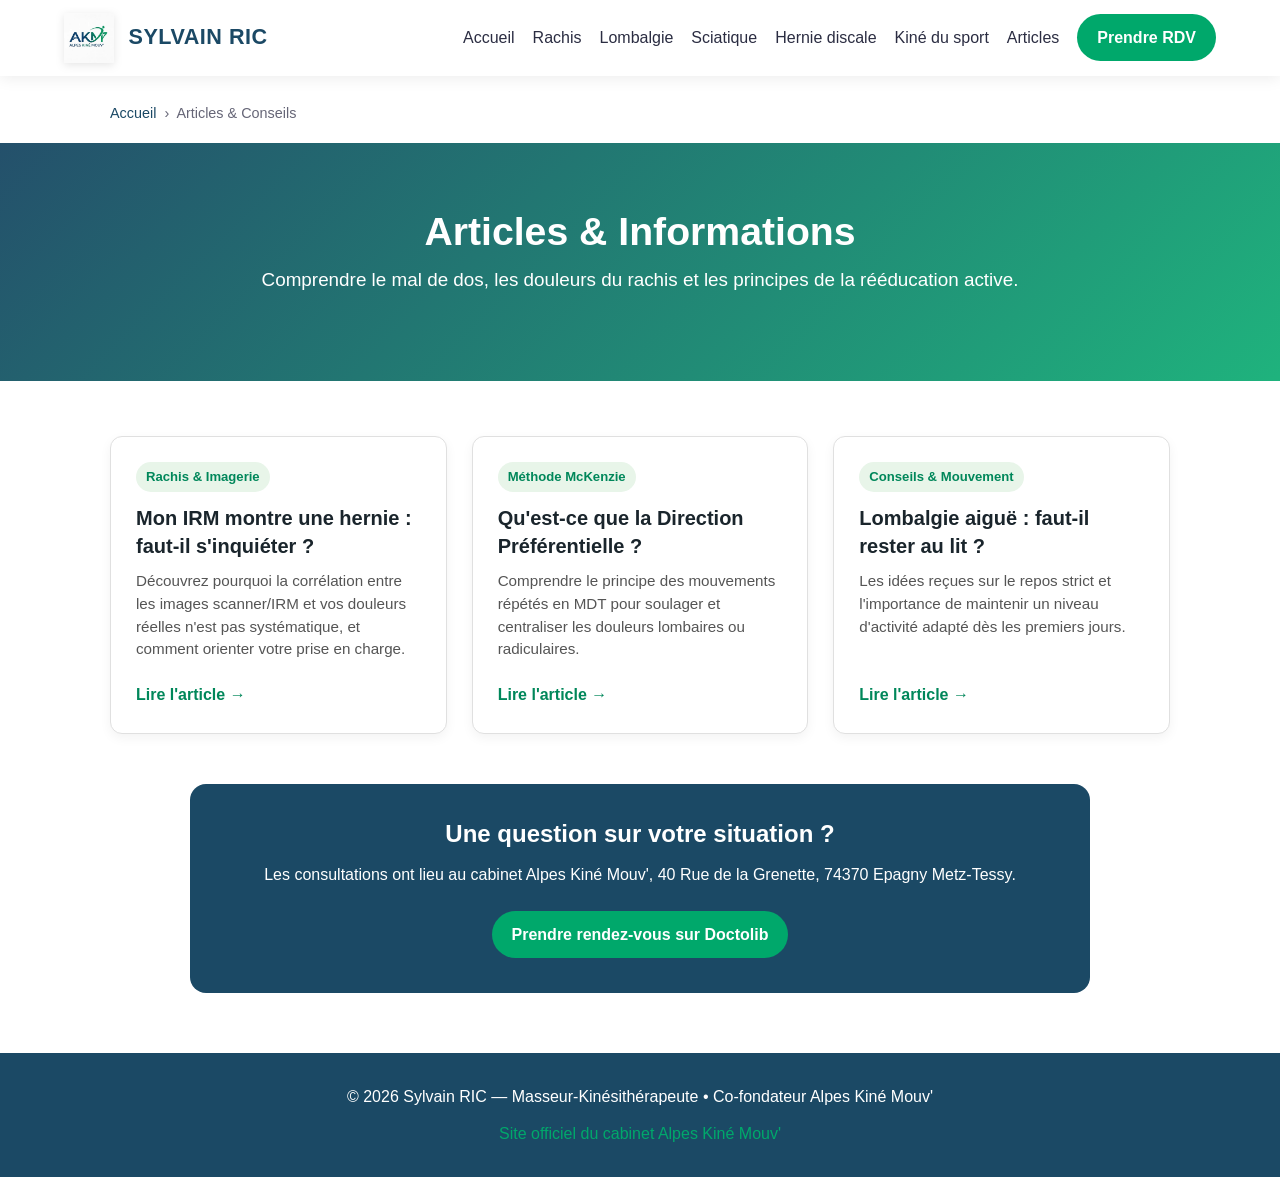
==== articles/index.html @ 005305d6 "Add files via upload" ====
<!DOCTYPE html>
<html lang="fr">
<head>
<meta charset="UTF-8">
<meta name="viewport" content="width=device-width, initial-scale=1.0">
<title>Articles & Conseils en Kinésithérapie — Sylvain RIC</title>
<meta name="description" content="Articles, conseils et explications sur la prise en charge des douleurs du rachis, la lombalgie, la sciatique et la méthode McKenzie à Annecy.">
<meta name="robots" content="index, follow, max-image-preview:large, max-snippet:-1, max-video-preview:-1">
<link rel="canonical" href="https://sylvainrickinesitherapeute.github.io/SiteInternet/articles/">
<meta property="og:type" content="website">
<meta property="og:title" content="Articles & Conseils en Kinésithérapie — Sylvain RIC">
<meta property="og:description" content="Articles et réflexions sur la kinésithérapie, le mal de dos et la rééducation active à Epagny Metz-Tessy.">
<meta property="og:url" content="https://sylvainrickinesitherapeute.github.io/SiteInternet/articles/">
<link rel="stylesheet" href="../style.css">
<link rel="icon" href="../sylvain-ric.jpg">
<style>
/* Style spécifique pour la grille d'articles */
.articles-grid {
    display: grid;
    grid-template-columns: repeat(auto-fit, minmax(280px, 1fr));
    gap: 25px;
    margin-top: 30px;
}
.article-card {
    background: #ffffff;
    border: 1px solid #e0e0e0;
    border-radius: 12px;
    padding: 25px;
    display: flex;
    flex-direction: column;
    justify-content: space-between;
    box-shadow: 0 4px 12px rgba(0,0,0,0.05);
    transition: transform 0.2s ease, box-shadow 0.2s ease;
}
.article-card:hover {
    transform: translateY(-4px);
    box-shadow: 0 8px 24px rgba(0,0,0,0.1);
}
.article-card .tag {
    display: inline-block;
    background-color: #e8f5e9;
    color: #00875a;
    font-size: 0.82rem;
    font-weight: 600;
    padding: 4px 10px;
    border-radius: 20px;
    margin-bottom: 12px;
    align-self: flex-start;
}
.article-card h3 {
    margin: 0 0 10px 0;
    font-size: 1.25rem;
    color: #1a252c;
    line-height: 1.4;
}
.article-card p {
    font-size: 0.95rem;
    color: #555;
    line-height: 1.5;
    margin-bottom: 20px;
}
.article-card .read-more {
    color: #00875a;
    font-weight: 600;
    text-decoration: none;
    display: inline-flex;
    align-items: center;
    gap: 5px;
}
.article-card .read-more:hover {
    text-decoration: underline;
}
</style>
</head>
<body>

<header>
<a href="../index.html" class="logo-container"><img src="../logo.jpg" alt="Alpes Kiné Mouv'"><span class="brand-title">SYLVAIN RIC</span></a>
<nav>
<a href="../index.html">Accueil</a>
<a href="../rachis/">Rachis</a>
<a href="../lombalgie/">Lombalgie</a>
<a href="../sciatique/">Sciatique</a>
<a href="../hernie-discale/">Hernie discale</a>
<a href="../kine-du-sport/">Kiné du sport</a>
<a href="../articles/">Articles</a>
<a href="https://www.doctolib.fr/masseur-kinesitherapeute/epagny-metz-tessy/sylvain-ric-epagny-metz-tessy" class="btn-doctolib" target="_blank" rel="noopener">Prendre RDV</a>
</nav>
</header>

<div class="breadcrumb"><a href="../">Accueil</a> &nbsp;›&nbsp; Articles & Conseils</div>

<section class="hero" style="margin-top:18px;">
    <h1>Articles & Informations</h1>
    <h2>Comprendre le mal de dos, les douleurs du rachis et les principes de la rééducation active.</h2>
</section>

<div class="container">
    <div class="articles-grid">

        <!-- CARTE ARTICLE 1 -->
        <div class="article-card">
            <div>
                <span class="tag">Rachis & Imagerie</span>
                <h3>Mon IRM montre une hernie : faut-il s'inquiéter ?</h3>
                <p>Découvrez pourquoi la corrélation entre les images scanner/IRM et vos douleurs réelles n'est pas systématique, et comment orienter votre prise en charge.</p>
            </div>
            <a href="hernie-discale-et-irm/" class="read-more">Lire l'article &rarr;</a>
        </div>

        <!-- CARTE ARTICLE 2 -->
        <div class="article-card">
            <div>
                <span class="tag">Méthode McKenzie</span>
                <h3>Qu'est-ce que la Direction Préférentielle ?</h3>
                <p>Comprendre le principe des mouvements répétés en MDT pour soulager et centraliser les douleurs lombaires ou radiculaires.</p>
            </div>
            <a href="comprendre-methode-mckenzie/" class="read-more">Lire l'article &rarr;</a>
        </div>

        <!-- CARTE ARTICLE 3 -->
        <div class="article-card">
            <div>
                <span class="tag">Conseils & Mouvement</span>
                <h3>Lombalgie aiguë : faut-il rester au lit ?</h3>
                <p>Les idées reçues sur le repos strict et l'importance de maintenir un niveau d'activité adapté dès les premiers jours.</p>
            </div>
            <a href="lombalgie-repos-ou-mouvement/" class="read-more">Lire l'article &rarr;</a>
        </div>

    </div>

    <div class="cta" style="margin-top: 50px;">
        <h2>Une question sur votre situation ?</h2>
        <p>Les consultations ont lieu au cabinet Alpes Kiné Mouv', 40 Rue de la Grenette, 74370 Epagny Metz-Tessy.</p>
        <a href="https://www.doctolib.fr/masseur-kinesitherapeute/epagny-metz-tessy/sylvain-ric-epagny-metz-tessy" class="btn-doctolib" target="_blank" rel="noopener">Prendre rendez-vous sur Doctolib</a>
    </div>
</div>

<footer>
<p>&copy; 2026 Sylvain RIC — Masseur-Kinésithérapeute • Co-fondateur Alpes Kiné Mouv'</p>
<p style="margin-top:10px"><a href="https://alpeskinemouv.github.io/KineMetzTessy/" target="_blank" rel="noopener">Site officiel du cabinet Alpes Kiné Mouv'</a></p>
</footer>

</body>
</html>
---- style.css ----
:root{--bleu-alpin:#1B4965;--vert-mouvement:#00A86B;--gris-clair:#F8F9FA;--texte-sombre:#2B2D42;--blanc:#FFF}
*{box-sizing:border-box;margin:0;padding:0}
html{scroll-behavior:smooth}
body{font-family:Roboto,sans-serif;color:var(--texte-sombre);background:var(--blanc);line-height:1.7}
h1,h2,h3,h4{font-family:Montserrat,sans-serif;line-height:1.25}
a{color:var(--bleu-alpin)}
header{display:flex;justify-content:space-between;align-items:center;padding:.8rem 5%;background:#fff;box-shadow:0 2px 15px rgba(0,0,0,.08);position:sticky;top:0;z-index:1000}
.logo-container{display:flex;align-items:center;gap:15px;text-decoration:none;color:inherit}
.logo-container img{height:50px;width:auto;object-fit:contain;filter:drop-shadow(0 2px 4px rgba(0,0,0,.1))}
.brand-title{font-family:Montserrat,sans-serif;font-weight:700;color:var(--bleu-alpin);font-size:1.35rem;letter-spacing:.5px;white-space:nowrap}
nav{display:flex;align-items:center;gap:18px}
nav a{text-decoration:none;color:var(--texte-sombre);font-weight:500;white-space:nowrap}
nav a:hover{color:var(--vert-mouvement)}
.btn-doctolib{background:var(--vert-mouvement);color:#fff!important;padding:10px 20px;border-radius:25px;text-decoration:none;font-weight:700;display:inline-block;transition:.2s}
.btn-doctolib:hover{background:#008f58;transform:translateY(-2px)}
.btn-secondary{background:#fff;color:var(--bleu-alpin)!important;padding:10px 20px;border-radius:25px;text-decoration:none;font-weight:700;display:inline-block}
.hero{background:linear-gradient(135deg,rgba(27,73,101,.96),rgba(0,168,107,.88));color:#fff;padding:64px 5%;text-align:center}
.hero img{width:140px;height:140px;border-radius:50%;object-fit:cover;border:4px solid #fff;box-shadow:0 8px 25px rgba(0,0,0,.2);margin-bottom:20px}
.hero h1{font-size:2.45rem;margin-bottom:12px}
.hero h2{font-size:1.18rem;font-weight:400;max-width:900px;margin:0 auto 25px}
.hero-buttons{display:flex;gap:15px;justify-content:center;flex-wrap:wrap}
.container{max-width:1100px;margin:55px auto;padding:0 20px}
.section-title{text-align:center;color:var(--bleu-alpin);font-size:2rem;margin:0 0 32px}
.section-title:after{content:"";width:60px;height:4px;background:var(--vert-mouvement);display:block;margin:10px auto 0;border-radius:2px}
.lead{max-width:900px;margin:0 auto 38px;font-size:1.08rem;text-align:center}
.grid-3{display:grid;grid-template-columns:repeat(auto-fit,minmax(280px,1fr));gap:28px;margin-bottom:45px}
.card{background:var(--gris-clair);border-radius:12px;padding:28px;box-shadow:0 4px 15px rgba(0,0,0,.03);border-left:5px solid var(--bleu-alpin)}
.card:hover{border-left-color:var(--vert-mouvement)}
.card h3{color:var(--bleu-alpin);margin-bottom:12px;font-size:1.25rem}
.card p{margin-bottom:10px}
.card-list{list-style:none;padding:0}
.card-list li{position:relative;padding-left:22px;margin-bottom:9px}
.card-list li:before{content:"✓";position:absolute;left:0;color:var(--vert-mouvement);font-weight:700}
.topic-grid .card{text-decoration:none;color:inherit}
.topic-grid .card h3{margin-bottom:8px}
.topic-grid .card p{margin-bottom:12px}
.read-more{font-weight:700;color:var(--vert-mouvement)}
.article{max-width:900px;margin:0 auto}
.article h2{color:var(--bleu-alpin);font-size:1.55rem;margin:38px 0 14px}
.article h3{color:var(--bleu-alpin);font-size:1.2rem;margin:28px 0 10px}
.article p,.article ul{margin-bottom:16px}
.article ul{padding-left:22px}
.note{background:#eef8f4;border-left:5px solid var(--vert-mouvement);padding:18px 22px;border-radius:8px;margin:24px 0}
.warning{background:#fff8e8;border-left:5px solid #d99a00;padding:18px 22px;border-radius:8px;margin:24px 0}
.breadcrumb{max-width:1100px;margin:25px auto 0;padding:0 20px;font-size:.9rem;color:#667}
.breadcrumb a{text-decoration:none}
.cta{background:var(--bleu-alpin);color:#fff;border-radius:16px;padding:35px;text-align:center;margin:50px auto 20px;max-width:900px}
.cta h2{margin-bottom:12px}
.cta p{margin-bottom:22px}
.faq-box{background:#fff;border:1px solid #eaeaea;border-radius:12px;padding:22px 28px;margin-bottom:18px;box-shadow:0 2px 8px rgba(0,0,0,.02)}
.faq-box h3{color:var(--bleu-alpin);font-size:1.12rem;margin-bottom:8px}
.cabinet-banner{background:#fff;border:2px solid #eaeaea;border-radius:16px;padding:32px;display:grid;grid-template-columns:1fr 280px;gap:30px;align-items:center;box-shadow:0 6px 20px rgba(0,0,0,.04);margin-top:45px}
footer{background:var(--bleu-alpin);color:#fff;text-align:center;padding:30px 5%;margin-top:60px}
footer a{color:var(--vert-mouvement);text-decoration:none}
@media(max-width:768px){
 header{flex-direction:column;gap:12px;padding:.8rem 3%}
 .logo-container{gap:10px}.logo-container img{height:40px}.brand-title{font-size:1.1rem}
 nav{width:100%;justify-content:center;flex-wrap:wrap;gap:9px 14px}nav a{font-size:.9rem}.btn-doctolib{padding:7px 12px;font-size:.85rem}
 .hero{padding:48px 5%}.hero h1{font-size:2rem}.hero h2{font-size:1.05rem}.hero img{width:115px;height:115px}
 .container{margin:42px auto}.section-title{font-size:1.65rem}
 .cabinet-banner{grid-template-columns:1fr;text-align:center}
}
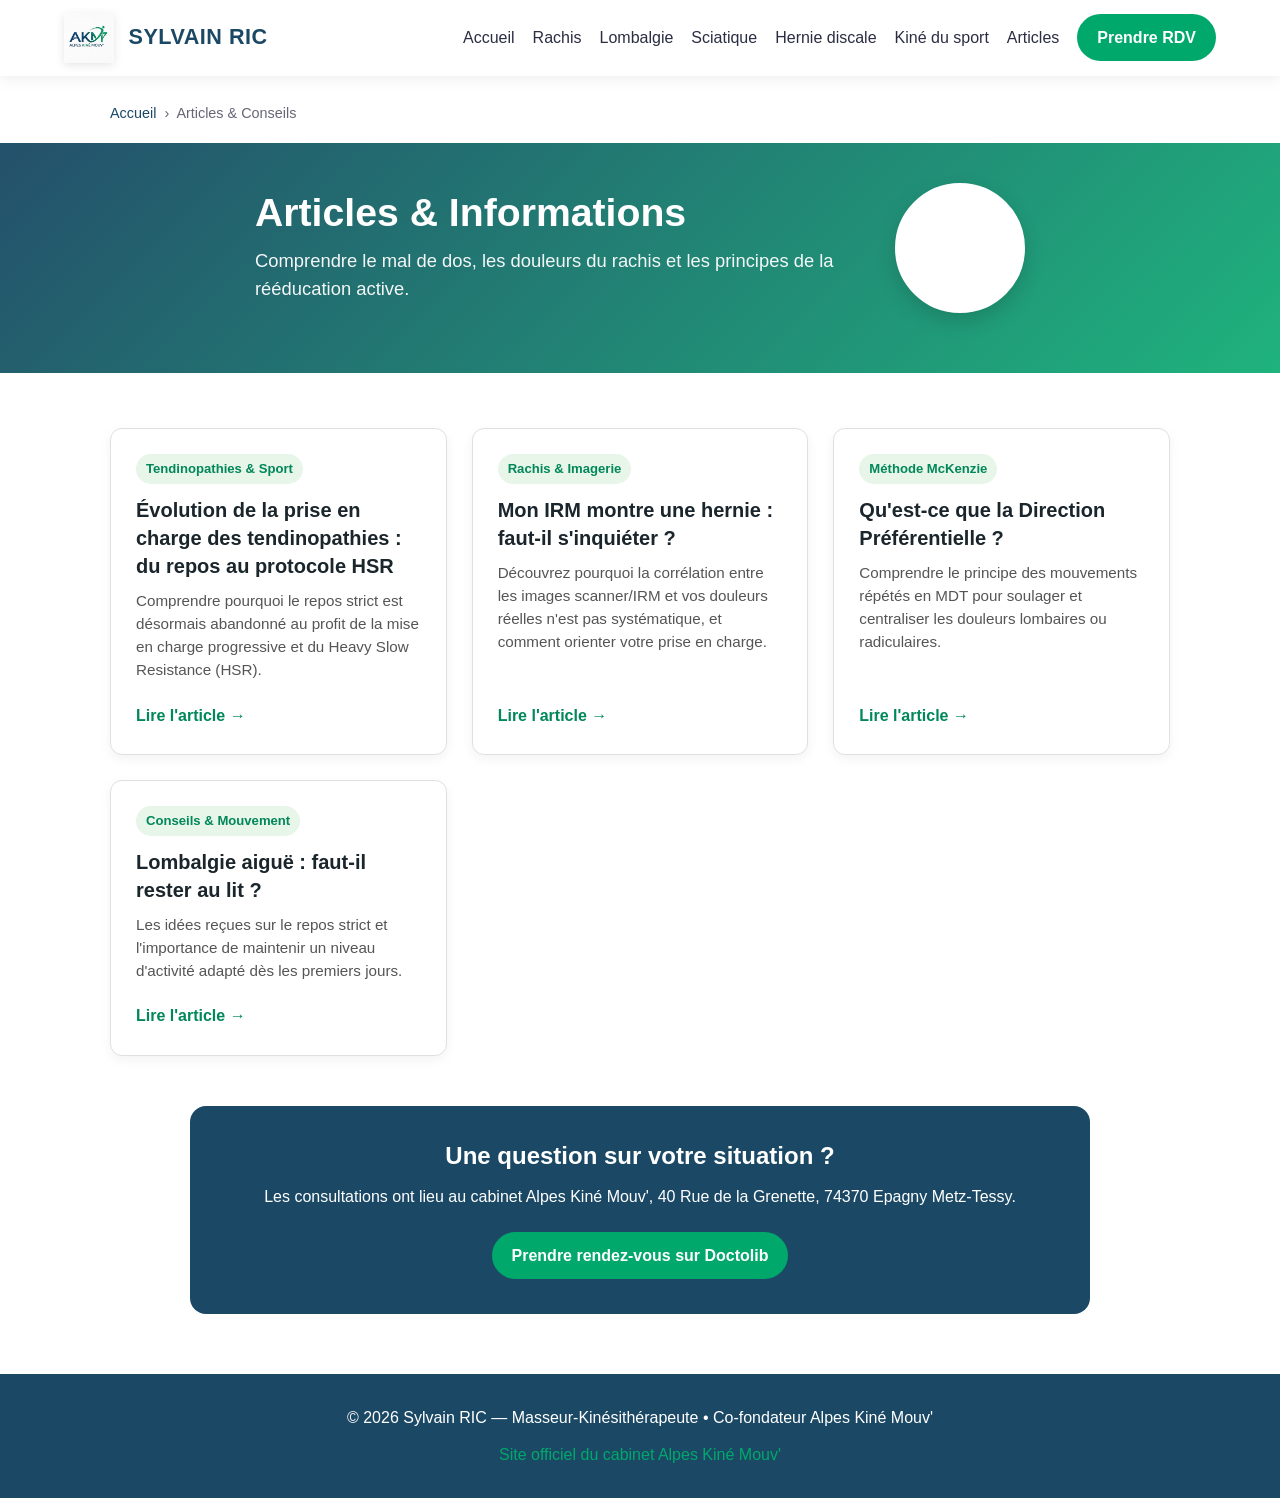
==== commit 3e9ab60d: "Update index.html" ====
--- a/articles/index.html
+++ b/articles/index.html
@@ -4,12 +4,12 @@
 <meta charset="UTF-8">
 <meta name="viewport" content="width=device-width, initial-scale=1.0">
 <title>Articles & Conseils en Kinésithérapie — Sylvain RIC</title>
-<meta name="description" content="Articles, conseils et explications sur la prise en charge des douleurs du rachis, la lombalgie, la sciatique et la méthode McKenzie à Annecy.">
+<meta name="description" content="Articles, conseils et explications sur la prise en charge des douleurs du rachis, la lombalgie, la sciatique, les tendinopathies et la méthode McKenzie à Annecy.">
 <meta name="robots" content="index, follow, max-image-preview:large, max-snippet:-1, max-video-preview:-1">
 <link rel="canonical" href="https://sylvainrickinesitherapeute.github.io/SiteInternet/articles/">
 <meta property="og:type" content="website">
 <meta property="og:title" content="Articles & Conseils en Kinésithérapie — Sylvain RIC">
-<meta property="og:description" content="Articles et réflexions sur la kinésithérapie, le mal de dos et la rééducation active à Epagny Metz-Tessy.">
+<meta property="og:description" content="Articles et réflexions sur la kinésithérapie, le mal de dos, les tendinopathies et la rééducation active à Epagny Metz-Tessy.">
 <meta property="og:url" content="https://sylvainrickinesitherapeute.github.io/SiteInternet/articles/">
 <link rel="stylesheet" href="../style.css">
 <link rel="icon" href="../sylvain-ric.jpg">
@@ -90,15 +90,30 @@
 
 <div class="breadcrumb"><a href="../">Accueil</a> &nbsp;›&nbsp; Articles & Conseils</div>
 
-<section class="hero" style="margin-top:18px;">
-    <h1>Articles & Informations</h1>
-    <h2>Comprendre le mal de dos, les douleurs du rachis et les principes de la rééducation active.</h2>
+<section class="hero" style="margin-top:18px; display: flex; align-items: center; justify-content: center; gap: 40px; flex-wrap: wrap; padding: 40px 20px;">
+    <div style="text-align: left; max-width: 600px;">
+        <h1 style="margin-bottom: 10px;">Articles & Informations</h1>
+        <h2 style="font-size: 1.15rem; opacity: 0.95; font-weight: 400; line-height: 1.5;">Comprendre le mal de dos, les douleurs du rachis et les principes de la rééducation active.</h2>
+    </div>
+    <div style="display: flex; align-items: center; justify-content: center;">
+        <img src="../icone-articles.jpg" alt="Illustration articles et conseils" style="width: 130px; height: 130px; object-fit: cover; border-radius: 50%; background-color: #ffffff; box-shadow: 0 8px 20px rgba(0,0,0,0.15);">
+    </div>
 </section>
 
 <div class="container">
     <div class="articles-grid">
 
-        <!-- CARTE ARTICLE 1 -->
+        <!-- CARTE ARTICLE 1 : TENDINOPATHIES -->
+        <div class="article-card">
+            <div>
+                <span class="tag">Tendinopathies & Sport</span>
+                <h3>Évolution de la prise en charge des tendinopathies : du repos au protocole HSR</h3>
+                <p>Comprendre pourquoi le repos strict est désormais abandonné au profit de la mise en charge progressive et du Heavy Slow Resistance (HSR).</p>
+            </div>
+            <a href="evolution-prise-en-charge-tendinopathies/" class="read-more">Lire l'article &rarr;</a>
+        </div>
+
+        <!-- CARTE ARTICLE 2 -->
         <div class="article-card">
             <div>
                 <span class="tag">Rachis & Imagerie</span>
@@ -108,7 +123,7 @@
             <a href="hernie-discale-et-irm/" class="read-more">Lire l'article &rarr;</a>
         </div>
 
-        <!-- CARTE ARTICLE 2 -->
+        <!-- CARTE ARTICLE 3 -->
         <div class="article-card">
             <div>
                 <span class="tag">Méthode McKenzie</span>
@@ -118,7 +133,7 @@
             <a href="comprendre-methode-mckenzie/" class="read-more">Lire l'article &rarr;</a>
         </div>
 
-        <!-- CARTE ARTICLE 3 -->
+        <!-- CARTE ARTICLE 4 -->
         <div class="article-card">
             <div>
                 <span class="tag">Conseils & Mouvement</span>
@@ -143,4 +158,4 @@
 </footer>
 
 </body>
-</html>+</html>
